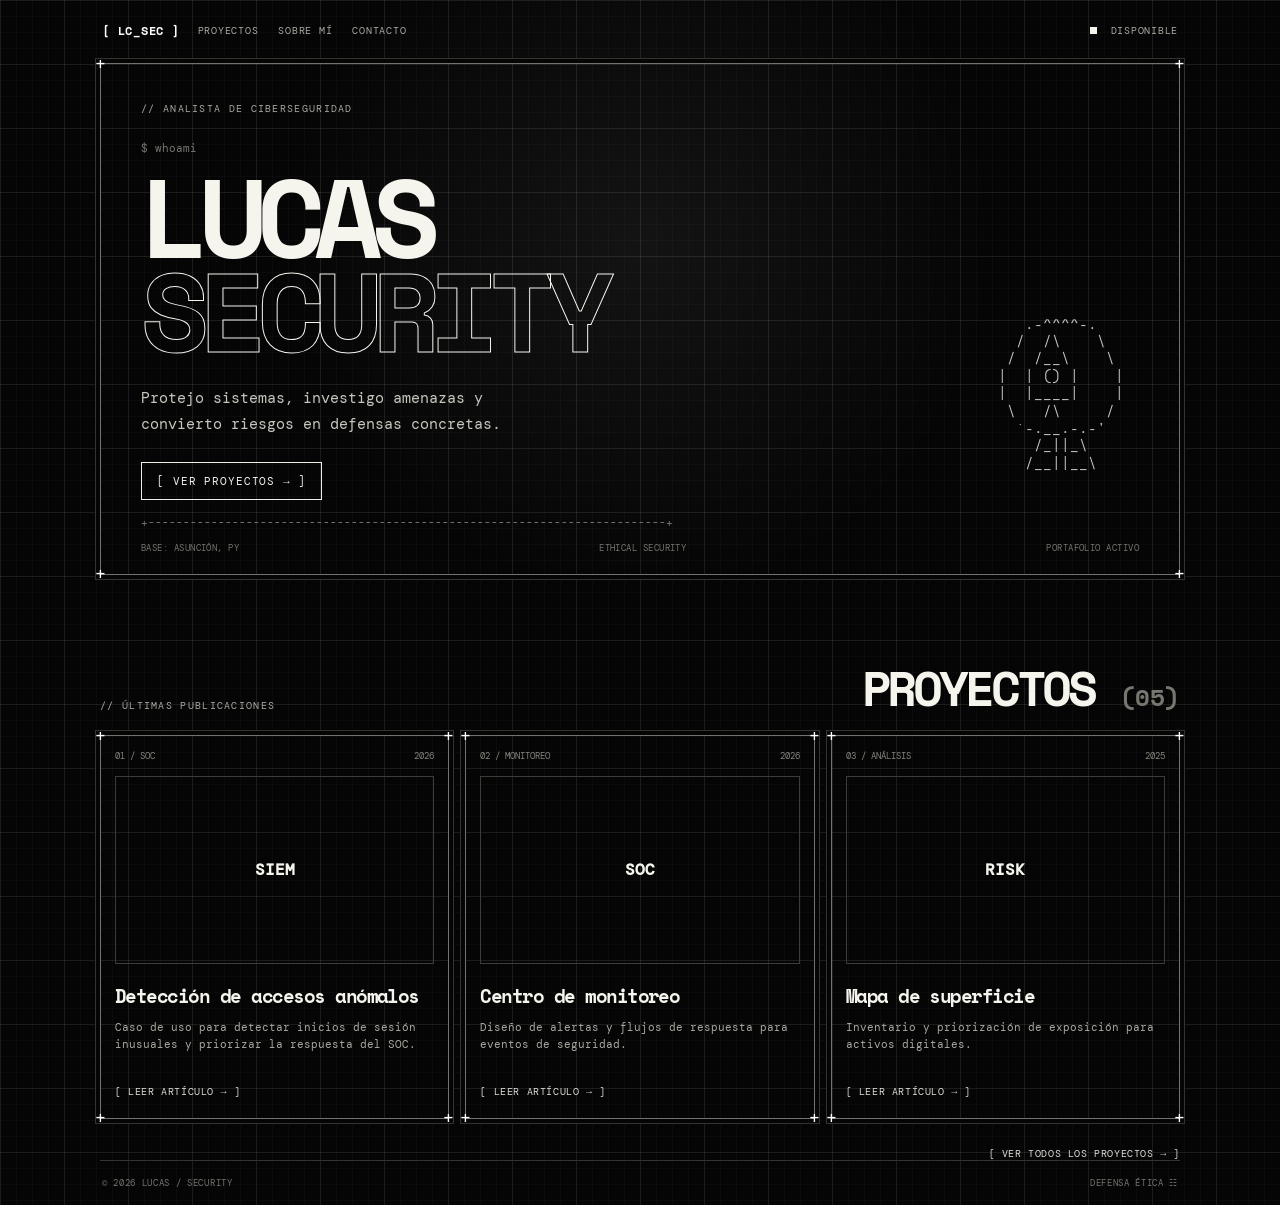
==== index.html @ c0b8964f "Add files via upload" ====
<!doctype html>
<html lang="es">
  <head>
    <meta charset="UTF-8" /><meta name="viewport" content="width=device-width, initial-scale=1.0" />
    <meta name="description" content="Portafolio de ciberseguridad de Lucas." /><title>Lucas — Ciberseguridad</title>
    <link rel="preconnect" href="https://fonts.googleapis.com" /><link rel="preconnect" href="https://fonts.gstatic.com" crossorigin />
    <link href="https://fonts.googleapis.com/css2?family=DM+Mono:wght@400;500&family=Space+Mono:wght@400;700&display=swap" rel="stylesheet" /><link rel="stylesheet" href="style.css" />
  </head>
  <body><main class="app-shell">
    <header class="site-header"><a class="brand" href="index.html">[ LC_SEC ]</a><button class="menu-toggle" type="button" aria-expanded="false" aria-controls="main-nav">[ MENÚ ]</button><nav id="main-nav" aria-label="Navegación principal"><a href="proyectos.html">PROYECTOS</a><a href="sobre-mi.html">SOBRE MÍ</a><a href="contacto.html">CONTACTO</a></nav><span class="status"><i></i> DISPONIBLE</span></header>
    <section class="hero panel"><span class="corner corner-tl">+</span><span class="corner corner-tr">+</span><span class="corner corner-bl">+</span><span class="corner corner-br">+</span><p class="eyebrow">// ANALISTA DE CIBERSEGURIDAD</p><div class="hero-grid"><div><p class="prompt">$ whoami</p><h1>LUCAS<br /><em>SECURITY</em></h1><p class="intro">Protejo sistemas, investigo amenazas y convierto riesgos en defensas concretas.</p><a class="button primary" href="proyectos.html">[ VER PROYECTOS → ]</a></div><pre class="portrait" aria-label="Ilustración ASCII">       .-^^^^-.
      /  /\    \
     /  /__\    \
    |  | () |    |
    |  |____|    |
     \   /\     /
      `-.__.-.-'
        /_||_\
       /__||__\</pre></div><p class="ascii-rule">+--------------------------------------------------------------------------+</p><div class="hero-meta"><span>BASE: ASUNCIÓN, PY</span><span>ETHICAL SECURITY</span><span>PORTAFOLIO ACTIVO</span></div></section>
    <section class="section"><div class="section-heading"><p class="eyebrow">// ÚLTIMAS PUBLICACIONES</p><h2>PROYECTOS <span id="project-count">(00)</span></h2></div><div id="latest-projects" class="projects" aria-live="polite"></div><p class="view-all"><a href="proyectos.html">[ VER TODOS LOS PROYECTOS → ]</a></p></section>
    <footer><span>© 2026 LUCAS / SECURITY</span><span>DEFENSA ÉTICA ☷</span></footer>
  </main><script src="script.js"></script></body>
</html>
---- style.css ----
:root { color-scheme: dark; }
* { box-sizing: border-box; }
html { scroll-behavior: smooth; }
body { margin: 0; min-width: 320px; background: #050505; color: #f5f4ed; font-family: "DM Mono", monospace; background-image: radial-gradient(circle at 50% 20%, rgba(255,255,255,.06), transparent 31%), linear-gradient(rgba(255,255,255,.07) 1px, transparent 1px), linear-gradient(90deg, rgba(255,255,255,.07) 1px, transparent 1px), linear-gradient(rgba(255,255,255,.023) 1px, transparent 1px), linear-gradient(90deg, rgba(255,255,255,.023) 1px, transparent 1px); background-size: auto, 64px 64px, 64px 64px, 16px 16px, 16px 16px; }
body::before { content:""; position:fixed; inset:0; z-index:-1; pointer-events:none; opacity:.58; background:radial-gradient(ellipse 58% 16% at 50% -10%, rgba(255,255,255,.11), transparent 70%); animation:scan 10s linear infinite; }
@keyframes scan { from { transform:translateY(-14vh); } to { transform:translateY(114vh); } }
a { color: inherit; text-decoration: none; }
.app-shell { width: min(1080px, calc(100vw - 32px)); margin: 0 auto; padding: 22px 0 16px; }
.site-header, footer { display: flex; align-items: center; justify-content: space-between; font-size: 10px; letter-spacing: .075em; }
.site-header { margin: 0 2px 24px; gap: 18px; }.brand { color: #fff; font: 700 12px "Space Mono", monospace; }.status { color: #aaa9a1; margin-left: auto; }.status i { display:inline-block; width:7px; height:7px; background:#f4f3ec; margin-right:7px; }
nav { display:flex; gap: 20px; color:#aaa9a1; } nav a:hover, nav a:focus-visible, .socials a:hover { color:#fff; } .menu-toggle { display:none; }
.panel { position:relative; border:1px solid #73736d; box-shadow:0 0 0 4px #050505, 0 0 0 5px #33332f; }.corner { position:absolute; color:#fff; font-size:18px; line-height:1; }.corner-tl{top:-9px;left:-6px}.corner-tr{top:-9px;right:-6px}.corner-bl{bottom:-9px;left:-6px}.corner-br{bottom:-9px;right:-6px}
.hero { padding: 38px 40px 20px; }.eyebrow { margin:0; color:#aaa9a1; font-size:10px; letter-spacing:.13em; }.hero-grid { display:grid; grid-template-columns: 1.4fr .6fr; align-items:end; min-height:385px; }.prompt { color:#777770; font-size:11px; margin: 0 0 14px; }.hero h1 { margin:0; font:700 clamp(54px, 10vw, 112px)/.84 "Space Mono", monospace; letter-spacing:-.1em; }.hero h1 em { font-style:normal; color:transparent; -webkit-text-stroke:1px #f5f4ed; }.intro { max-width: 410px; color:#c7c6be; font-size:15px; line-height:1.7; margin: 29px 0 25px; }.button { display:inline-block; border:1px solid #efeee7; padding:11px 15px; font-size:11px; letter-spacing:.08em; transition:.18s ease; }.button:hover, .button:focus-visible { color:#090909; background:#efeee7; }.portrait { justify-self:end; color:#c9c8c1; font: 14px/1.24 "Space Mono", monospace; margin:0 5% 29px 0; }.ascii-rule { color:#777770; margin:16px 0 12px; overflow:hidden; white-space:nowrap; font-size:11px; }.hero-meta { display:flex; justify-content:space-between; color:#74746e; font-size:9px; letter-spacing:.05em; }
.section { padding-top:90px; }.section-heading { display:flex; align-items:end; justify-content:space-between; margin-bottom:23px; }.section-heading h2, .contact h2 { margin: 0; font:700 clamp(31px,5vw,49px)/.95 "Space Mono", monospace; letter-spacing:-.085em; }.section-heading h2 span { color:#777770; font-size:.48em; letter-spacing:0; }
.projects { display:grid; grid-template-columns:repeat(3,1fr); gap:16px; }.project { padding:14px 14px 18px; transition: transform .2s ease, border-color .2s ease; }.project:hover { transform:translateY(-5px); border-color:#f5f4ed; }.project-top { display:flex; justify-content:space-between; color:#85857e; font-size:9px; margin-bottom:14px; }.project-art { height:188px; margin-bottom:18px; border:1px solid #3d3d38; display:grid; place-items:center; overflow:hidden; }.art-one { grid-template-columns:1fr; background:repeating-linear-gradient(135deg, transparent 0 9px, rgba(255,255,255,.06) 10px 11px); color:#eee; }.art-one b { font:700 clamp(24px,3vw,38px) "Space Mono",monospace; letter-spacing:-.12em; }.art-one span { position:absolute; font-size:30px; color:#777770; }.art-one span:first-child { transform:translate(-70px,-45px); }.art-one span:last-child { transform:translate(70px,45px); }.art-two { position:relative; color:#ecebe5; }.art-two span { position:absolute; top:13px; left:13px; font-size:10px; }.art-two b { font:400 31px "Space Mono",monospace; letter-spacing:-.15em; }.art-two i { width:104px; height:104px; border:2px solid #eee; border-left-color:#44443f; border-radius:50%; position:absolute; }.art-three { position:relative; align-content:center; text-align:center; color:#ecebe5; }.art-three span { font-size:12px; }.art-three b, .art-three i { display:block; font:400 52px/.45 "Space Mono",monospace; color:#777770; }.art-three i { transform:translateX(20px); color:#a9a9a2; }.project h3 { font:700 19px "Space Mono",monospace; letter-spacing:-.08em; margin:0 0 9px; }.project p { min-height:42px; color:#aaa9a1; font-size:11px; line-height:1.55; margin:0 0 18px; }.project a { color:#deddd6; font-size:10px; letter-spacing:.06em; }.project a:hover { text-decoration:underline; }
.about { display:grid; grid-template-columns:1fr 1fr; gap:30px; padding:35px 40px; margin-top:90px; }.about .section-heading { display:block; margin:0; }.about .section-heading h2 { margin-top:15px; }.about-copy { color:#cfcec7; font-size:14px; line-height:1.7; }.about-copy p { margin:0 0 15px; }.skills { display:flex; flex-wrap:wrap; gap:7px; margin-top:22px; }.skills span { border:1px solid #53534e; padding:5px 7px; color:#aaa9a1; font-size:9px; }
.contact { padding:100px 2px 72px; text-align:center; }.contact h2 { font-size:clamp(48px,9vw,94px); margin:13px 0 18px; }.contact-link { display:inline-block; font:400 clamp(17px,3vw,30px) "Space Mono",monospace; letter-spacing:-.09em; border-bottom:1px solid #f5f4ed; padding-bottom:5px; }.contact-link span { color:#777770; }.contact-link:hover { color:#aaa9a1; }.socials { display:flex; justify-content:center; gap:18px; margin-top:32px; color:#85857e; font-size:10px; } footer { border-top:1px solid #33332f; padding:16px 2px 0; color:#74746e; font-size:9px; }
@media (max-width:700px) { .app-shell{width:min(100% - 24px, 1080px)} .site-header{position:relative;margin-bottom:20px}.menu-toggle{display:block;order:2;border:0;background:none;color:#aaa9a1;font:500 10px "DM Mono",monospace;padding:0;cursor:pointer}.status{display:none}nav{display:none;position:absolute;right:0;top:22px;z-index:3;width:160px;padding:12px;border:1px solid #777770;background:#050505;flex-direction:column;gap:12px}nav.open{display:flex}.hero{padding:27px 20px 17px}.hero-grid{grid-template-columns:1fr;min-height:0}.portrait{display:none}.hero h1{font-size:clamp(51px,16vw,85px);margin-top:44px}.intro{font-size:13px;margin:24px 0}.hero-meta span:nth-child(2){display:none}.hero-meta{font-size:8px}.section{padding-top:65px}.projects{grid-template-columns:1fr;gap:18px}.project-art{height:170px}.project p{min-height:0}.about{grid-template-columns:1fr;padding:29px 20px;margin-top:65px;gap:23px}.contact{padding:70px 0 52px}.socials{gap:11px;font-size:9px}footer{font-size:8px}.section-heading{align-items:start;flex-direction:column;gap:10px} }
@media (prefers-reduced-motion: reduce) { html { scroll-behavior:auto; } *, *::before, *::after { animation-duration:.01ms !important; transition-duration:.01ms !important; } }
.page-heading { padding:70px 2px 35px; max-width:720px; }.page-heading h1, .admin-heading h1 { margin:12px 0 16px; font:700 clamp(42px,8vw,82px)/.9 "Space Mono",monospace; letter-spacing:-.1em; }.page-heading h1 span { color:#777770; font-size:.45em; }.page-heading > p:last-child, .admin-heading > p { color:#b5b4ad; line-height:1.7; font-size:14px; }.projects-page { padding-bottom:75px; }.view-all { margin:28px 0 0; text-align:right; font-size:10px; letter-spacing:.06em; color:#deddd6; }.view-all a:hover { text-decoration:underline; }.article { margin:65px 0 80px; padding:48px min(8vw,90px); }.article h1 { max-width:850px; margin:18px 0 22px; font:700 clamp(38px,7vw,76px)/.95 "Space Mono",monospace; letter-spacing:-.1em; }.article-lead { max-width:700px; color:#cecdc6; font-size:17px; line-height:1.75; }.article-content { max-width:700px; color:#aaa9a1; font-size:14px; line-height:1.85; margin:36px 0; }.page-about { margin:70px 0 80px; }.page-contact { min-height:calc(100vh - 180px); display:flex; flex-direction:column; justify-content:center; }.admin-heading { padding:48px 2px 28px; }.admin-heading h1 { font-size:clamp(38px,7vw,68px); }.admin-panel { padding:28px; }.admin-panel h2, .admin-actions h2 { margin:0 0 23px; font:700 22px "Space Mono",monospace; letter-spacing:-.07em; }.admin-panel form, #project-form { display:grid; gap:16px; }.admin-panel label { display:grid; gap:7px; color:#aaa9a1; font-size:10px; letter-spacing:.07em; }.admin-panel input, .admin-panel textarea { width:100%; resize:vertical; color:#f5f4ed; background:#10100f; border:1px solid #55554f; padding:10px; font:13px "DM Mono",monospace; }.admin-panel input:focus, .admin-panel textarea:focus { outline:1px solid #f5f4ed; }.form-message { min-height:18px; margin:0; color:#b6e5b6; font-size:11px; }.form-message.error { color:#ff9999; }.admin-actions { display:flex; align-items:center; flex-wrap:wrap; gap:14px; margin-bottom:20px; }.admin-actions h2 { margin:0 auto 0 0; }.text-button { border:0; background:transparent; color:#aaa9a1; font:10px "DM Mono",monospace; cursor:pointer; }.admin-layout { display:grid; grid-template-columns:minmax(230px,.7fr) minmax(0,1.3fr); gap:22px; padding-bottom:70px; }.admin-list { display:grid; align-content:start; gap:9px; }.admin-list article { display:grid; grid-template-columns:1fr auto; gap:5px 12px; border:1px solid #45453f; padding:13px; }.admin-list strong { font:700 14px "Space Mono",monospace; }.admin-list span { color:#95958e; font-size:9px; }.admin-list button { grid-row:1 / 3; grid-column:2; align-self:center; border:1px solid #676760; color:#e9e8e1; background:transparent; padding:6px; cursor:pointer; font:9px "DM Mono",monospace; }.form-buttons { display:flex; gap:10px; flex-wrap:wrap; }
@media (max-width:700px) { .page-heading{padding-top:45px}.article{margin:40px 0 55px;padding:30px 20px}.page-about{margin:42px 0 55px}.admin-layout{grid-template-columns:1fr}.admin-actions h2{width:100%;margin-bottom:4px}.admin-panel{padding:20px} }
.admin-list article > div { grid-row:1 / 3; grid-column:2; display:flex; align-self:center; gap:6px; }.admin-list button { align-self:auto; }.admin-list button:hover, .admin-list button:focus-visible { color:#050505; background:#e9e8e1; }.admin-list .delete-project { color:#df9b9b; border-color:#875454; }.admin-list .delete-project:hover, .admin-list .delete-project:focus-visible { color:#050505; background:#df9b9b; }.empty-state { color:#95958e; font-size:11px; }
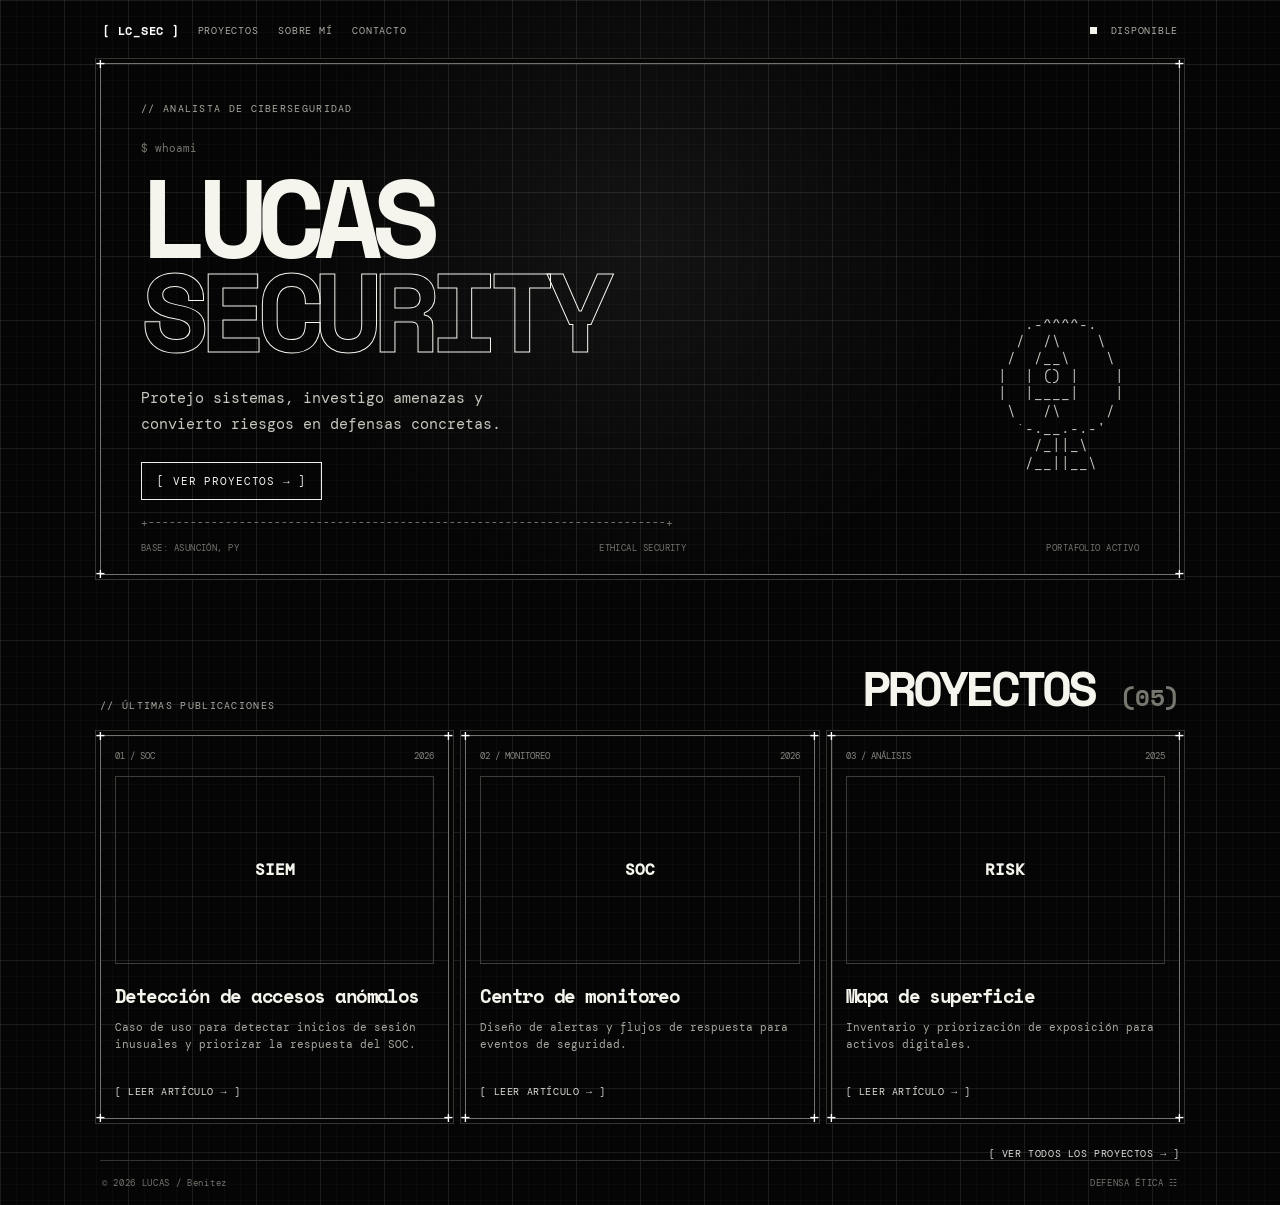
==== commit 9a33ddf5: "Update footer text with new name" ====
--- a/index.html
+++ b/index.html
@@ -18,6 +18,6 @@
         /_||_\
        /__||__\</pre></div><p class="ascii-rule">+--------------------------------------------------------------------------+</p><div class="hero-meta"><span>BASE: ASUNCIÓN, PY</span><span>ETHICAL SECURITY</span><span>PORTAFOLIO ACTIVO</span></div></section>
     <section class="section"><div class="section-heading"><p class="eyebrow">// ÚLTIMAS PUBLICACIONES</p><h2>PROYECTOS <span id="project-count">(00)</span></h2></div><div id="latest-projects" class="projects" aria-live="polite"></div><p class="view-all"><a href="proyectos.html">[ VER TODOS LOS PROYECTOS → ]</a></p></section>
-    <footer><span>© 2026 LUCAS / SECURITY</span><span>DEFENSA ÉTICA ☷</span></footer>
+    <footer><span>© 2026 LUCAS / Benitez</span><span>DEFENSA ÉTICA ☷</span></footer>
   </main><script src="script.js"></script></body>
 </html>
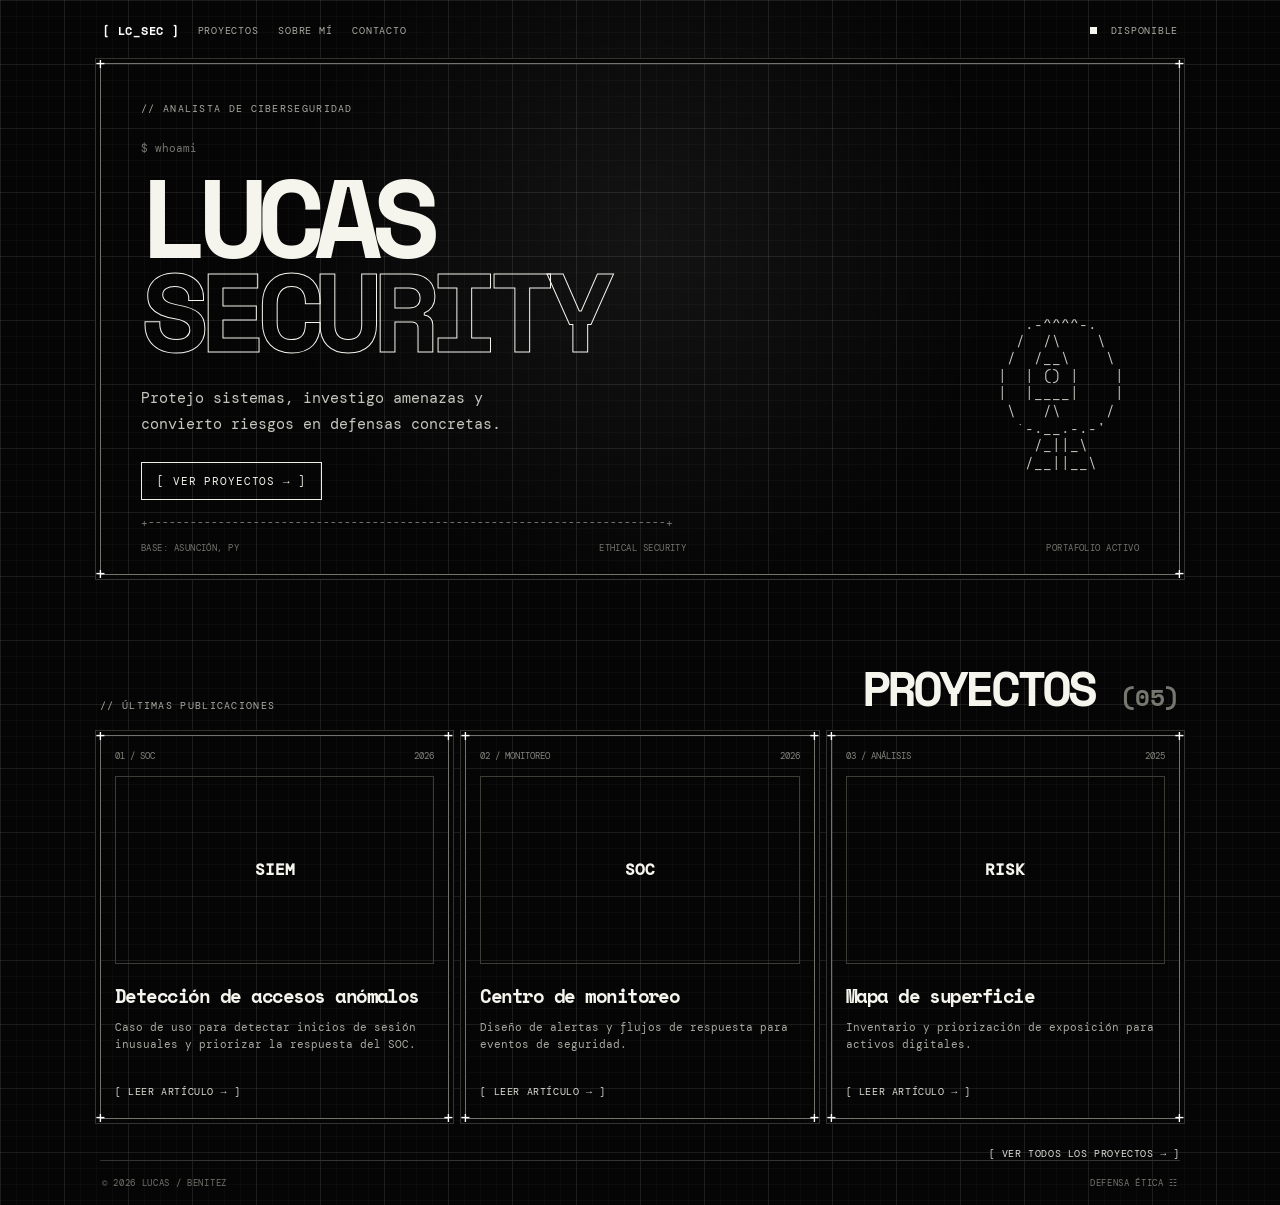
==== commit 0e6ca8b5: "Correct capitalization in footer credits" ====
--- a/index.html
+++ b/index.html
@@ -18,6 +18,6 @@
         /_||_\
        /__||__\</pre></div><p class="ascii-rule">+--------------------------------------------------------------------------+</p><div class="hero-meta"><span>BASE: ASUNCIÓN, PY</span><span>ETHICAL SECURITY</span><span>PORTAFOLIO ACTIVO</span></div></section>
     <section class="section"><div class="section-heading"><p class="eyebrow">// ÚLTIMAS PUBLICACIONES</p><h2>PROYECTOS <span id="project-count">(00)</span></h2></div><div id="latest-projects" class="projects" aria-live="polite"></div><p class="view-all"><a href="proyectos.html">[ VER TODOS LOS PROYECTOS → ]</a></p></section>
-    <footer><span>© 2026 LUCAS / Benitez</span><span>DEFENSA ÉTICA ☷</span></footer>
+    <footer><span>© 2026 LUCAS / BENITEZ </span><span>DEFENSA ÉTICA ☷</span></footer>
   </main><script src="script.js"></script></body>
 </html>
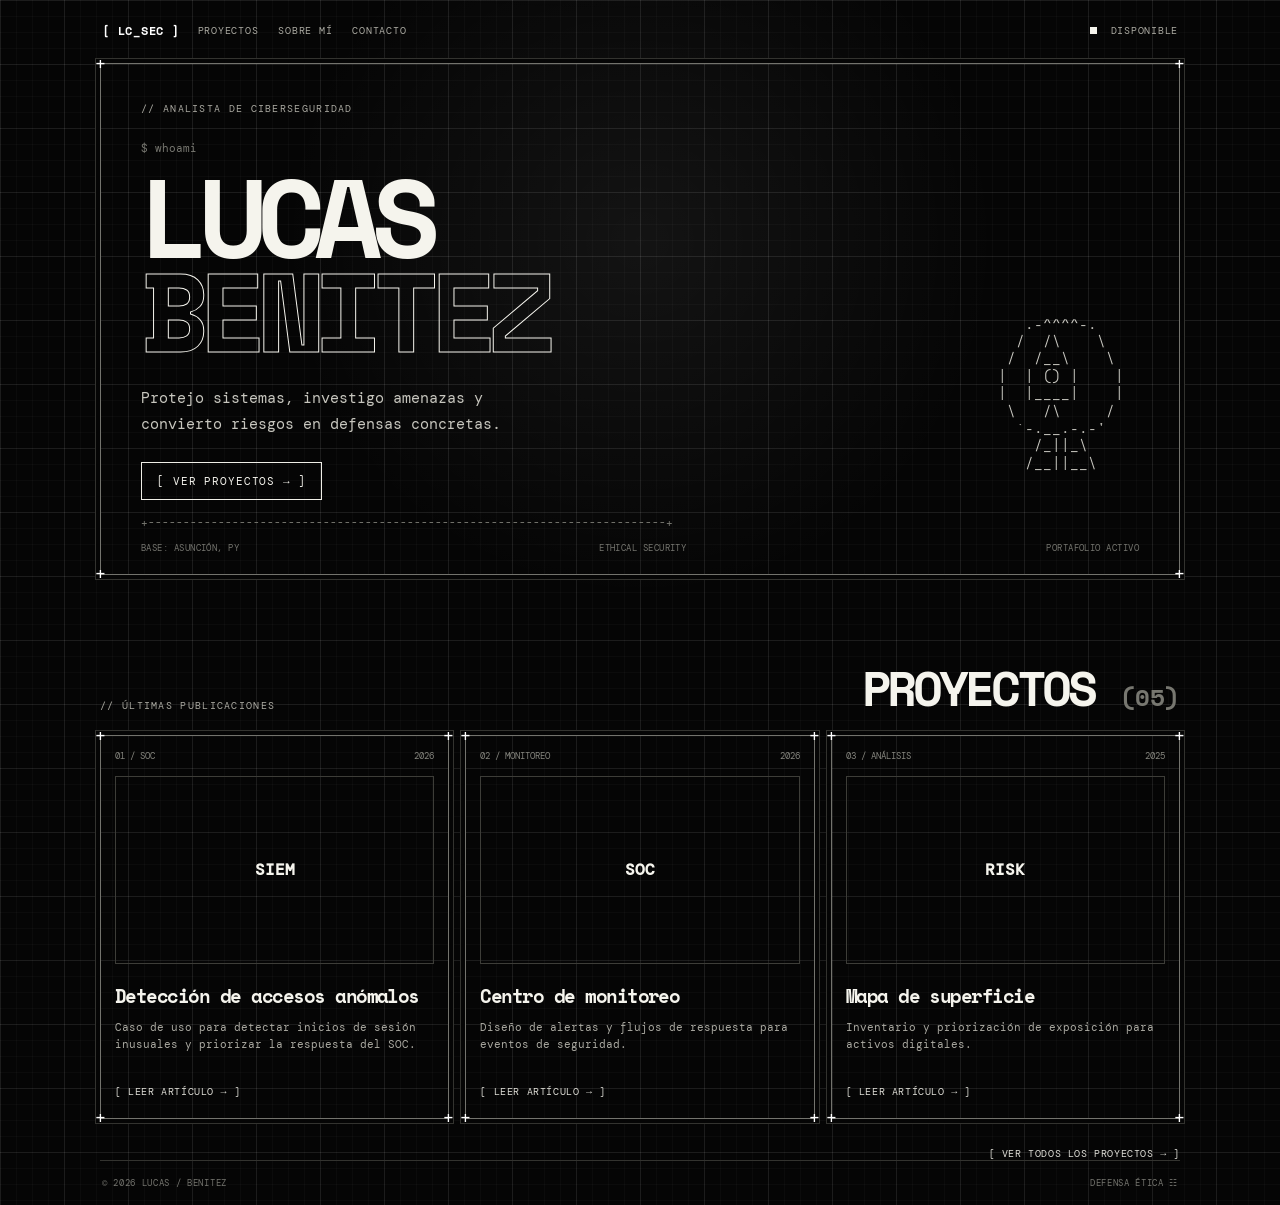
==== commit f4c8ba1e: "Update hero section with new name and details" ====
--- a/index.html
+++ b/index.html
@@ -8,7 +8,7 @@
   </head>
   <body><main class="app-shell">
     <header class="site-header"><a class="brand" href="index.html">[ LC_SEC ]</a><button class="menu-toggle" type="button" aria-expanded="false" aria-controls="main-nav">[ MENÚ ]</button><nav id="main-nav" aria-label="Navegación principal"><a href="proyectos.html">PROYECTOS</a><a href="sobre-mi.html">SOBRE MÍ</a><a href="contacto.html">CONTACTO</a></nav><span class="status"><i></i> DISPONIBLE</span></header>
-    <section class="hero panel"><span class="corner corner-tl">+</span><span class="corner corner-tr">+</span><span class="corner corner-bl">+</span><span class="corner corner-br">+</span><p class="eyebrow">// ANALISTA DE CIBERSEGURIDAD</p><div class="hero-grid"><div><p class="prompt">$ whoami</p><h1>LUCAS<br /><em>SECURITY</em></h1><p class="intro">Protejo sistemas, investigo amenazas y convierto riesgos en defensas concretas.</p><a class="button primary" href="proyectos.html">[ VER PROYECTOS → ]</a></div><pre class="portrait" aria-label="Ilustración ASCII">       .-^^^^-.
+    <section class="hero panel"><span class="corner corner-tl">+</span><span class="corner corner-tr">+</span><span class="corner corner-bl">+</span><span class="corner corner-br">+</span><p class="eyebrow">// ANALISTA DE CIBERSEGURIDAD</p><div class="hero-grid"><div><p class="prompt">$ whoami</p><h1>LUCAS<br /><em>BENITEZ</em></h1><p class="intro">Protejo sistemas, investigo amenazas y convierto riesgos en defensas concretas.</p><a class="button primary" href="proyectos.html">[ VER PROYECTOS → ]</a></div><pre class="portrait" aria-label="Ilustración ASCII">       .-^^^^-.
       /  /\    \
      /  /__\    \
     |  | () |    |
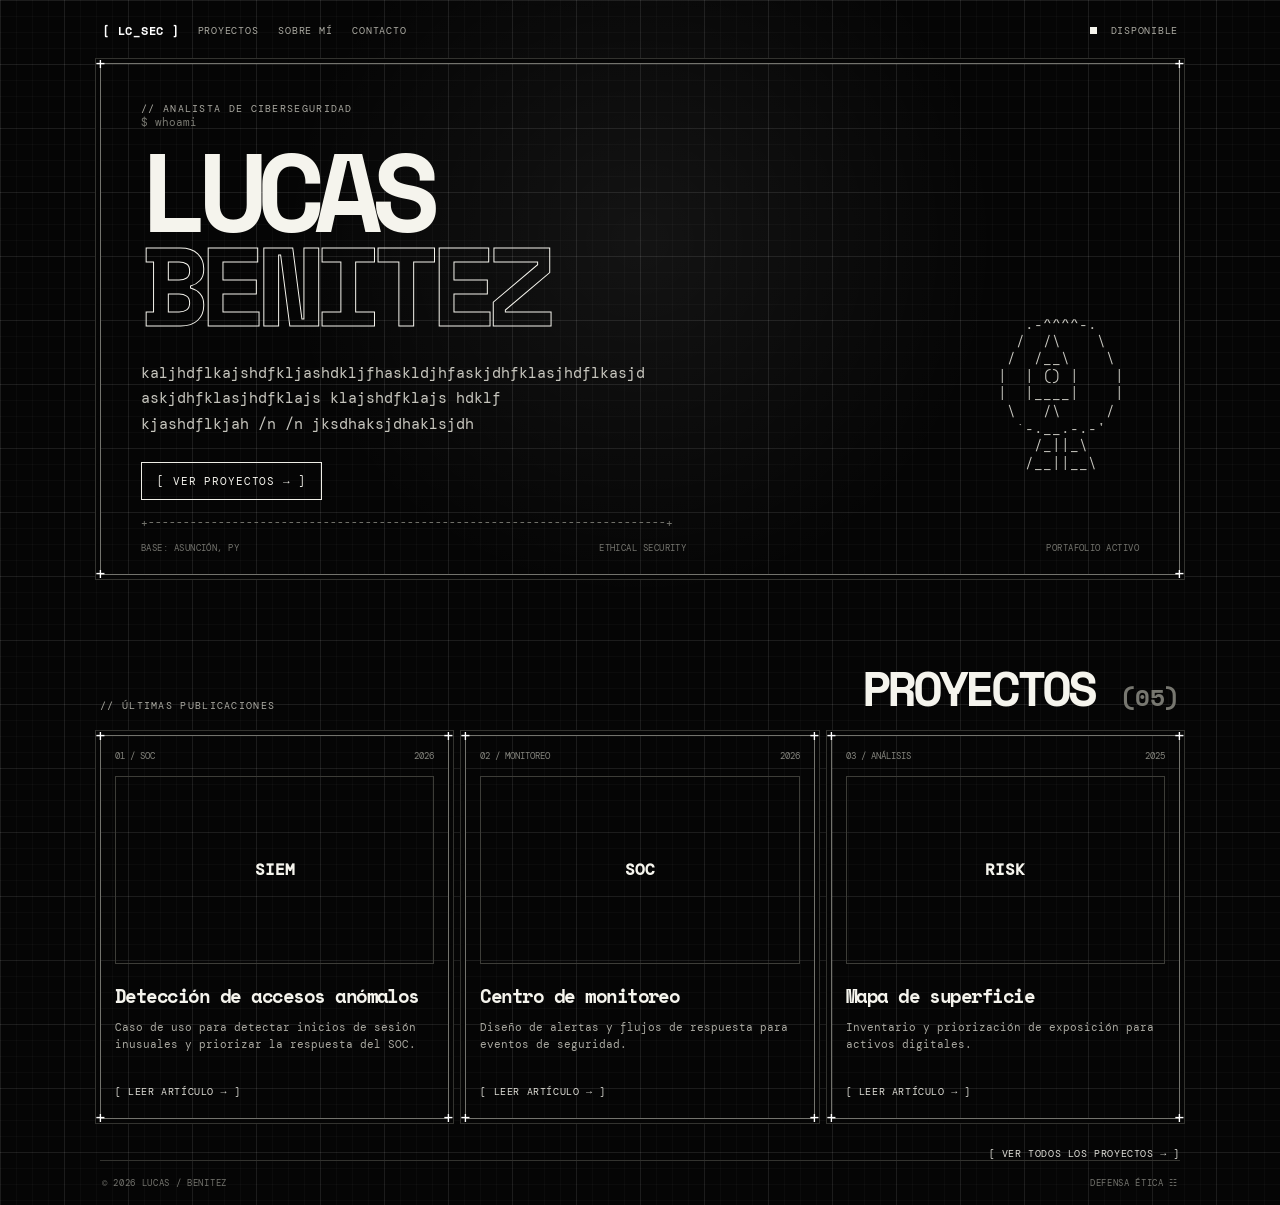
==== commit dac98e1e: "Modify intro text in hero section Updated the intro text in the hero section." ====
--- a/index.html
+++ b/index.html
@@ -8,7 +8,7 @@
   </head>
   <body><main class="app-shell">
     <header class="site-header"><a class="brand" href="index.html">[ LC_SEC ]</a><button class="menu-toggle" type="button" aria-expanded="false" aria-controls="main-nav">[ MENÚ ]</button><nav id="main-nav" aria-label="Navegación principal"><a href="proyectos.html">PROYECTOS</a><a href="sobre-mi.html">SOBRE MÍ</a><a href="contacto.html">CONTACTO</a></nav><span class="status"><i></i> DISPONIBLE</span></header>
-    <section class="hero panel"><span class="corner corner-tl">+</span><span class="corner corner-tr">+</span><span class="corner corner-bl">+</span><span class="corner corner-br">+</span><p class="eyebrow">// ANALISTA DE CIBERSEGURIDAD</p><div class="hero-grid"><div><p class="prompt">$ whoami</p><h1>LUCAS<br /><em>BENITEZ</em></h1><p class="intro">Protejo sistemas, investigo amenazas y convierto riesgos en defensas concretas.</p><a class="button primary" href="proyectos.html">[ VER PROYECTOS → ]</a></div><pre class="portrait" aria-label="Ilustración ASCII">       .-^^^^-.
+    <section class="hero panel"><span class="corner corner-tl">+</span><span class="corner corner-tr">+</span><span class="corner corner-bl">+</span><span class="corner corner-br">+</span><p class="eyebrow">// ANALISTA DE CIBERSEGURIDAD</p><div class="hero-grid"><div><p class="prompt">$ whoami</p><h1>LUCAS<br /><em>BENITEZ</em></h1><p class="intro">kaljhdflkajshdfkljashdkljfhaskldjhfaskjdhfklasjhdflkasjd askjdhfklasjhdfklajs klajshdfklajs hdklf kjashdflkjah /n /n jksdhaksjdhaklsjdh</p><a class="button primary" href="proyectos.html">[ VER PROYECTOS → ]</a></div><pre class="portrait" aria-label="Ilustración ASCII">       .-^^^^-.
       /  /\    \
      /  /__\    \
     |  | () |    |
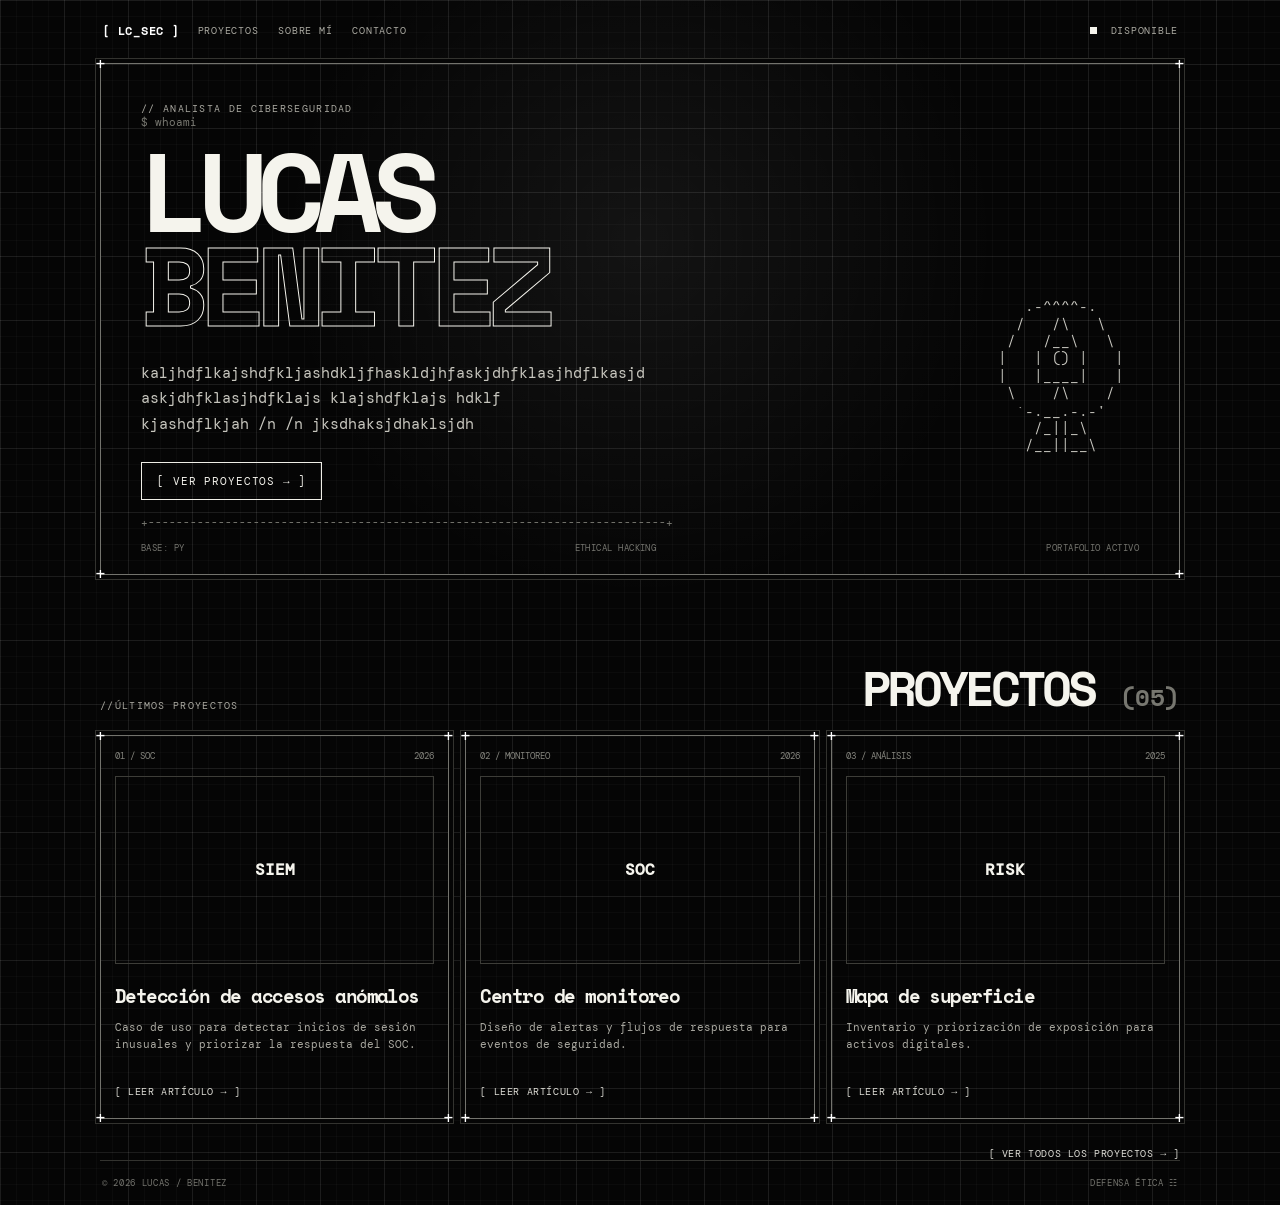
==== commit 5d37caa8: "xd01" ====
--- a/index.html
+++ b/index.html
@@ -1,23 +1,61 @@
 <!doctype html>
-<html lang="es">
+  <html lang="es">
   <head>
     <meta charset="UTF-8" /><meta name="viewport" content="width=device-width, initial-scale=1.0" />
-    <meta name="description" content="Portafolio de ciberseguridad de Lucas." /><title>Lucas — Ciberseguridad</title>
-    <link rel="preconnect" href="https://fonts.googleapis.com" /><link rel="preconnect" href="https://fonts.gstatic.com" crossorigin />
-    <link href="https://fonts.googleapis.com/css2?family=DM+Mono:wght@400;500&family=Space+Mono:wght@400;700&display=swap" rel="stylesheet" /><link rel="stylesheet" href="style.css" />
+    <meta name="description" content="Portafolio de ciberseguridad de Lucas." />
+    <title>Lucas — Ciberseguridad</title>
+    <link rel="preconnect" href="https://fonts.googleapis.com" />
+    <link rel="preconnect" href="https://fonts.gstatic.com" crossorigin />
+    <link href="https://fonts.googleapis.com/css2?family=DM+Mono:wght@400;500&family=Space+Mono:wght@400;700&display=swap" rel="stylesheet" />
+    <link rel="stylesheet" href="style.css" />
   </head>
-  <body><main class="app-shell">
-    <header class="site-header"><a class="brand" href="index.html">[ LC_SEC ]</a><button class="menu-toggle" type="button" aria-expanded="false" aria-controls="main-nav">[ MENÚ ]</button><nav id="main-nav" aria-label="Navegación principal"><a href="proyectos.html">PROYECTOS</a><a href="sobre-mi.html">SOBRE MÍ</a><a href="contacto.html">CONTACTO</a></nav><span class="status"><i></i> DISPONIBLE</span></header>
-    <section class="hero panel"><span class="corner corner-tl">+</span><span class="corner corner-tr">+</span><span class="corner corner-bl">+</span><span class="corner corner-br">+</span><p class="eyebrow">// ANALISTA DE CIBERSEGURIDAD</p><div class="hero-grid"><div><p class="prompt">$ whoami</p><h1>LUCAS<br /><em>BENITEZ</em></h1><p class="intro">kaljhdflkajshdfkljashdkljfhaskldjhfaskjdhfklasjhdflkasjd askjdhfklasjhdfklajs klajshdfklajs hdklf kjashdflkjah /n /n jksdhaksjdhaklsjdh</p><a class="button primary" href="proyectos.html">[ VER PROYECTOS → ]</a></div><pre class="portrait" aria-label="Ilustración ASCII">       .-^^^^-.
-      /  /\    \
-     /  /__\    \
-    |  | () |    |
-    |  |____|    |
-     \   /\     /
-      `-.__.-.-'
-        /_||_\
-       /__||__\</pre></div><p class="ascii-rule">+--------------------------------------------------------------------------+</p><div class="hero-meta"><span>BASE: ASUNCIÓN, PY</span><span>ETHICAL SECURITY</span><span>PORTAFOLIO ACTIVO</span></div></section>
-    <section class="section"><div class="section-heading"><p class="eyebrow">// ÚLTIMAS PUBLICACIONES</p><h2>PROYECTOS <span id="project-count">(00)</span></h2></div><div id="latest-projects" class="projects" aria-live="polite"></div><p class="view-all"><a href="proyectos.html">[ VER TODOS LOS PROYECTOS → ]</a></p></section>
-    <footer><span>© 2026 LUCAS / BENITEZ </span><span>DEFENSA ÉTICA ☷</span></footer>
-  </main><script src="script.js"></script></body>
+  <body>
+    <main class="app-shell">
+    <header class="site-header">
+    <a class="brand" href="index.html">[ LC_SEC ]</a>
+    <button class="menu-toggle" type="button" aria-expanded="false" aria-controls="main-nav">[ MENÚ ]</button><nav id="main-nav" aria-label="Navegación principal"><a href="proyectos.html">PROYECTOS</a><a href="sobre-mi.html">SOBRE MÍ</a><a href="contacto.html">CONTACTO</a></nav><span class="status"><i></i> DISPONIBLE</span></header>
+    <section class="hero panel">
+      <span class="corner corner-tl">+</span>
+      <span class="corner corner-tr">+</span>
+      <span class="corner corner-bl">+</span><span class="corner corner-br">+</span>
+      <p class="eyebrow">// ANALISTA DE CIBERSEGURIDAD</p>
+      <div class="hero-grid">
+        <div>
+          <p class="prompt">$ whoami</p>
+          <h1>LUCAS<br /><em>BENITEZ</em></h1>
+          <p class="intro">kaljhdflkajshdfkljashdkljfhaskldjhfaskjdhfklasjhdflkasjd askjdhfklasjhdfklajs klajshdfklajs hdklf kjashdflkjah /n /n jksdhaksjdhaklsjdh</p>
+          <a class="button primary" href="proyectos.html">[ VER PROYECTOS → ]</a>
+        </div>
+        <pre class="portrait" aria-label="Ilustración ASCII">       
+             .-^^^^-.
+            /   /\   \
+           /   /__\   \
+          |   | () |   |
+          |   |____|   |
+           \    /\    /
+            `-.__.-.-'
+              /_||_\
+             /__||__\
+        </pre>
+      </div>
+      <p class="ascii-rule">+--------------------------------------------------------------------------+</p>
+    <div class="hero-meta"><span>BASE: PY</span>
+      <span>ETHICAL HACKING</span>
+      <span>PORTAFOLIO ACTIVO</span>
+    </div>
+  </section>
+  <section class="section">
+    <div class="section-heading">
+      <p class="eyebrow">//ÚLTIMOS PROYECTOS </p>
+      <h2>PROYECTOS <span id="project-count">(00)</span></h2>
+    </div>
+    <div id="latest-projects" class="projects" aria-live="polite"></div>
+    <p class="view-all"><a href="proyectos.html">[ VER TODOS LOS PROYECTOS → ]</a></p>
+  </section>
+  <footer>
+    <span>© 2026 LUCAS / BENITEZ </span>
+    <span>DEFENSA ÉTICA ☷</span>
+  </footer>
+  </main><script src="script.js"></script>
+</body>
 </html>
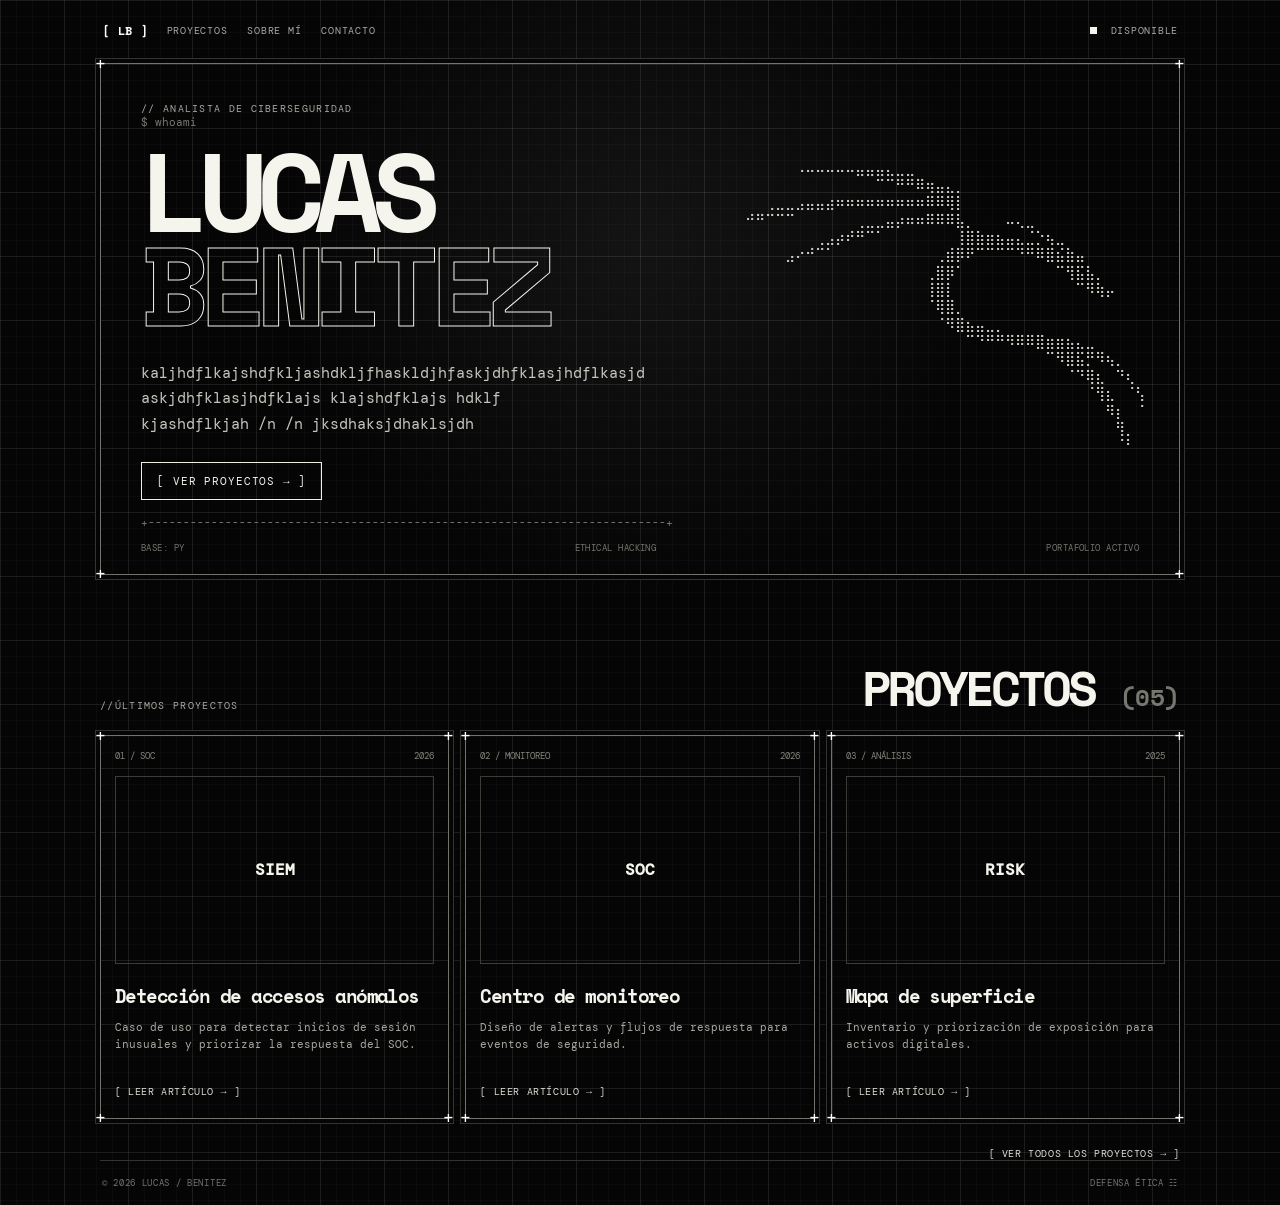
==== commit 5905b836: "sintaxis changes" ====
--- a/index.html
+++ b/index.html
@@ -12,7 +12,7 @@
   <body>
     <main class="app-shell">
     <header class="site-header">
-    <a class="brand" href="index.html">[ LC_SEC ]</a>
+    <a class="brand" href="index.html">[ LB ]</a>
     <button class="menu-toggle" type="button" aria-expanded="false" aria-controls="main-nav">[ MENÚ ]</button><nav id="main-nav" aria-label="Navegación principal"><a href="proyectos.html">PROYECTOS</a><a href="sobre-mi.html">SOBRE MÍ</a><a href="contacto.html">CONTACTO</a></nav><span class="status"><i></i> DISPONIBLE</span></header>
     <section class="hero panel">
       <span class="corner corner-tl">+</span>
@@ -27,35 +27,43 @@
           <a class="button primary" href="proyectos.html">[ VER PROYECTOS → ]</a>
         </div>
         <pre class="portrait" aria-label="Ilustración ASCII">       
-             .-^^^^-.
-            /   /\   \
-           /   /__\   \
-          |   | () |   |
-          |   |____|   |
-           \    /\    /
-            `-.__.-.-'
-              /_||_\
-             /__||__\
+                            ⠀⠀⠀⠀⠀⠠⠤⠤⠤⠤⠤⣤⣤⣤⣄⣀⣀⠀⠀⠀⠀⠀⠀⠀⠀⠀⠀⠀⠀⠀⠀⠀⠀⠀⠀⠀⠀⠀⠀⠀⠀
+                            ⠀⠀⠀⠀⠀⠀⠀⠀⠀⠀⠀⠀⠀⠉⠉⠛⠛⠿⢶⣤⣄⡀⠀⠀⠀⠀⠀⠀⠀⠀⠀⠀⠀⠀⠀⠀⠀⠀⠀⠀
+                            ⠀⠀⢀⣀⣀⣠⣤⣤⣴⠶⠶⠶⠶⠶⠶⠶⠶⠶⠿⠿⢿⡇⠀⠀⠀⠀⠀⠀⠀⠀⠀⠀⠀⠀⠀⠀⠀⠀⠀⠀
+                            ⠚⠛⠉⠉⠉⠀⠀⠀⠀⠀⠀⢀⣀⣀⣤⡴⠶⠶⠿⠿⠿⣧⡀⠀⠀⠀⠤⢄⣀⠀⠀⠀⠀⠀⠀⠀⠀⠀⠀⠀
+                            ⠀⠀⠀⠀⠀⠀⠀⢀⣠⡴⠞⠛⠉⠁⠀⠀⠀⠀⠀⠀⠀⢸⣿⣷⣶⣦⣤⣄⣈⡑⢦⣀⠀⠀⠀⠀⠀⠀⠀⠀
+                            ⠀⠀⠀⠀⣠⠔⠚⠉⠁⠀⠀⠀⠀⠀⠀⠀⠀⠀⠀⢀⣾⡿⠟⠉⠉⠉⠉⠙⠛⠿⣿⣮⣷⣤⠀⠀⠀⠀⠀⠀
+                            ⠀⠀⠀⠀⠀⠀⠀⠀⠀⠀⠀⠀⠀⠀⠀⠀⠀⠀⢀⣿⡿⠁⠀⠀⠀⠀⠀⠀⠀⠀⠀⠉⢻⣯⣧⡀⠀⠀⠀⠀
+                            ⠀⠀⠀⠀⠀⠀⠀⠀⠀⠀⠀⠀⠀⠀⠀⠀⠀⠀⢸⣿⡇⠀⠀⠀⠀⠀⠀⠀⠀⠀⠀⠀⠀⠉⠻⢷⡤⠀⠀⠀
+                            ⠀⠀⠀⠀⠀⠀⠀⠀⠀⠀⠀⠀⠀⠀⠀⠀⠀⠀⠈⢿⣿⡀⠀⠀⠀⠀⠀⠀⠀⠀⠀⠀⠀⠀⠀⠀⠀⠀⠀⠀
+                            ⠀⠀⠀⠀⠀⠀⠀⠀⠀⠀⠀⠀⠀⠀⠀⠀⠀⠀⠀⠈⠻⣿⣦⣤⣀⡀⠀⠀⠀⠀⠀⠀⠀⠀⠀⠀⠀⠀⠀⠀
+                            ⠀⠀⠀⠀⠀⠀⠀⠀⠀⠀⠀⠀⠀⠀⠀⠀⠀⠀⠀⠀⠀⠀⠉⠙⠛⠛⠻⠿⠿⣿⣶⣶⣦⣄⣀⠀⠀⠀⠀⠀
+                            ⠀⠀⠀⠀⠀⠀⠀⠀⠀⠀⠀⠀⠀⠀⠀⠀⠀⠀⠀⠀⠀⠀⠀⠀⠀⠀⠀⠀⠀⠀⠉⠻⣿⣯⡛⠻⢦⡀⠀⠀
+                            ⠀⠀⠀⠀⠀⠀⠀⠀⠀⠀⠀⠀⠀⠀⠀⠀⠀⠀⠀⠀⠀⠀⠀⠀⠀⠀⠀⠀⠀⠀⠀⠀⠈⠙⢿⣆⠀⠙⢆⠀
+                            ⠀⠀⠀⠀⠀⠀⠀⠀⠀⠀⠀⠀⠀⠀⠀⠀⠀⠀⠀⠀⠀⠀⠀⠀⠀⠀⠀⠀⠀⠀⠀⠀⠀⠀⠈⢻⣆⠀⠈⢣
+                            ⠀⠀⠀⠀⠀⠀⠀⠀⠀⠀⠀⠀⠀⠀⠀⠀⠀⠀⠀⠀⠀⠀⠀⠀⠀⠀⠀⠀⠀⠀⠀⠀⠀⠀⠀⠀⠻⡆⠀⠈
+                            ⠀⠀⠀⠀⠀⠀⠀⠀⠀⠀⠀⠀⠀⠀⠀⠀⠀⠀⠀⠀⠀⠀⠀⠀⠀⠀⠀⠀⠀⠀⠀⠀⠀⠀⠀⠀⠀⢻⡀⠀
+                            ⠀⠀⠀⠀⠀⠀⠀⠀⠀⠀⠀⠀⠀⠀⠀⠀⠀⠀⠀⠀⠀⠀⠀⠀⠀⠀⠀⠀⠀⠀⠀⠀⠀⠀⠀⠀⠀⠈⠃⠀⠀⠀⠀⠀⠀⠀⠀⠀⠀⠀⠀⠀⠀⠀⠀⠀⠀⠀⠀⠀⠀⠀⠀⠀⠀⠀⠀⠀⠀⠀⠀⠀⠀⠀⠀⠀⠀⠀⠀⠀⠀⠀⠀⠀⠀⠀⠀⠀⠀⠀
         </pre>
+        </div>
+        <p class="ascii-rule">+--------------------------------------------------------------------------+</p>
+      <div class="hero-meta"><span>BASE: PY</span>
+        <span>ETHICAL HACKING</span>
+        <span>PORTAFOLIO ACTIVO</span>
       </div>
-      <p class="ascii-rule">+--------------------------------------------------------------------------+</p>
-    <div class="hero-meta"><span>BASE: PY</span>
-      <span>ETHICAL HACKING</span>
-      <span>PORTAFOLIO ACTIVO</span>
-    </div>
-  </section>
-  <section class="section">
-    <div class="section-heading">
-      <p class="eyebrow">//ÚLTIMOS PROYECTOS </p>
-      <h2>PROYECTOS <span id="project-count">(00)</span></h2>
-    </div>
-    <div id="latest-projects" class="projects" aria-live="polite"></div>
-    <p class="view-all"><a href="proyectos.html">[ VER TODOS LOS PROYECTOS → ]</a></p>
-  </section>
-  <footer>
-    <span>© 2026 LUCAS / BENITEZ </span>
-    <span>DEFENSA ÉTICA ☷</span>
-  </footer>
-  </main><script src="script.js"></script>
-</body>
+      </section>
+      <section class="section">
+      <div class="section-heading">
+        <p class="eyebrow">//ÚLTIMOS PROYECTOS </p>
+        <h2>PROYECTOS <span id="project-count">(00)</span></h2>
+      </div>
+      <div id="latest-projects" class="projects" aria-live="polite"></div>
+      <p class="view-all"><a href="proyectos.html">[ VER TODOS LOS PROYECTOS → ]</a></p>
+    </section>
+    <footer>
+      <span>© 2026 LUCAS / BENITEZ </span>
+      <span>DEFENSA ÉTICA ☷</span>
+    </footer>
+    </main><script src="script.js"></script>
+ </body>
 </html>
--- a/style.css
+++ b/style.css
@@ -1,22 +1,862 @@
-:root { color-scheme: dark; }
-* { box-sizing: border-box; }
-html { scroll-behavior: smooth; }
-body { margin: 0; min-width: 320px; background: #050505; color: #f5f4ed; font-family: "DM Mono", monospace; background-image: radial-gradient(circle at 50% 20%, rgba(255,255,255,.06), transparent 31%), linear-gradient(rgba(255,255,255,.07) 1px, transparent 1px), linear-gradient(90deg, rgba(255,255,255,.07) 1px, transparent 1px), linear-gradient(rgba(255,255,255,.023) 1px, transparent 1px), linear-gradient(90deg, rgba(255,255,255,.023) 1px, transparent 1px); background-size: auto, 64px 64px, 64px 64px, 16px 16px, 16px 16px; }
-body::before { content:""; position:fixed; inset:0; z-index:-1; pointer-events:none; opacity:.58; background:radial-gradient(ellipse 58% 16% at 50% -10%, rgba(255,255,255,.11), transparent 70%); animation:scan 10s linear infinite; }
-@keyframes scan { from { transform:translateY(-14vh); } to { transform:translateY(114vh); } }
-a { color: inherit; text-decoration: none; }
-.app-shell { width: min(1080px, calc(100vw - 32px)); margin: 0 auto; padding: 22px 0 16px; }
-.site-header, footer { display: flex; align-items: center; justify-content: space-between; font-size: 10px; letter-spacing: .075em; }
-.site-header { margin: 0 2px 24px; gap: 18px; }.brand { color: #fff; font: 700 12px "Space Mono", monospace; }.status { color: #aaa9a1; margin-left: auto; }.status i { display:inline-block; width:7px; height:7px; background:#f4f3ec; margin-right:7px; }
-nav { display:flex; gap: 20px; color:#aaa9a1; } nav a:hover, nav a:focus-visible, .socials a:hover { color:#fff; } .menu-toggle { display:none; }
-.panel { position:relative; border:1px solid #73736d; box-shadow:0 0 0 4px #050505, 0 0 0 5px #33332f; }.corner { position:absolute; color:#fff; font-size:18px; line-height:1; }.corner-tl{top:-9px;left:-6px}.corner-tr{top:-9px;right:-6px}.corner-bl{bottom:-9px;left:-6px}.corner-br{bottom:-9px;right:-6px}
-.hero { padding: 38px 40px 20px; }.eyebrow { margin:0; color:#aaa9a1; font-size:10px; letter-spacing:.13em; }.hero-grid { display:grid; grid-template-columns: 1.4fr .6fr; align-items:end; min-height:385px; }.prompt { color:#777770; font-size:11px; margin: 0 0 14px; }.hero h1 { margin:0; font:700 clamp(54px, 10vw, 112px)/.84 "Space Mono", monospace; letter-spacing:-.1em; }.hero h1 em { font-style:normal; color:transparent; -webkit-text-stroke:1px #f5f4ed; }.intro { max-width: 410px; color:#c7c6be; font-size:15px; line-height:1.7; margin: 29px 0 25px; }.button { display:inline-block; border:1px solid #efeee7; padding:11px 15px; font-size:11px; letter-spacing:.08em; transition:.18s ease; }.button:hover, .button:focus-visible { color:#090909; background:#efeee7; }.portrait { justify-self:end; color:#c9c8c1; font: 14px/1.24 "Space Mono", monospace; margin:0 5% 29px 0; }.ascii-rule { color:#777770; margin:16px 0 12px; overflow:hidden; white-space:nowrap; font-size:11px; }.hero-meta { display:flex; justify-content:space-between; color:#74746e; font-size:9px; letter-spacing:.05em; }
-.section { padding-top:90px; }.section-heading { display:flex; align-items:end; justify-content:space-between; margin-bottom:23px; }.section-heading h2, .contact h2 { margin: 0; font:700 clamp(31px,5vw,49px)/.95 "Space Mono", monospace; letter-spacing:-.085em; }.section-heading h2 span { color:#777770; font-size:.48em; letter-spacing:0; }
-.projects { display:grid; grid-template-columns:repeat(3,1fr); gap:16px; }.project { padding:14px 14px 18px; transition: transform .2s ease, border-color .2s ease; }.project:hover { transform:translateY(-5px); border-color:#f5f4ed; }.project-top { display:flex; justify-content:space-between; color:#85857e; font-size:9px; margin-bottom:14px; }.project-art { height:188px; margin-bottom:18px; border:1px solid #3d3d38; display:grid; place-items:center; overflow:hidden; }.art-one { grid-template-columns:1fr; background:repeating-linear-gradient(135deg, transparent 0 9px, rgba(255,255,255,.06) 10px 11px); color:#eee; }.art-one b { font:700 clamp(24px,3vw,38px) "Space Mono",monospace; letter-spacing:-.12em; }.art-one span { position:absolute; font-size:30px; color:#777770; }.art-one span:first-child { transform:translate(-70px,-45px); }.art-one span:last-child { transform:translate(70px,45px); }.art-two { position:relative; color:#ecebe5; }.art-two span { position:absolute; top:13px; left:13px; font-size:10px; }.art-two b { font:400 31px "Space Mono",monospace; letter-spacing:-.15em; }.art-two i { width:104px; height:104px; border:2px solid #eee; border-left-color:#44443f; border-radius:50%; position:absolute; }.art-three { position:relative; align-content:center; text-align:center; color:#ecebe5; }.art-three span { font-size:12px; }.art-three b, .art-three i { display:block; font:400 52px/.45 "Space Mono",monospace; color:#777770; }.art-three i { transform:translateX(20px); color:#a9a9a2; }.project h3 { font:700 19px "Space Mono",monospace; letter-spacing:-.08em; margin:0 0 9px; }.project p { min-height:42px; color:#aaa9a1; font-size:11px; line-height:1.55; margin:0 0 18px; }.project a { color:#deddd6; font-size:10px; letter-spacing:.06em; }.project a:hover { text-decoration:underline; }
-.about { display:grid; grid-template-columns:1fr 1fr; gap:30px; padding:35px 40px; margin-top:90px; }.about .section-heading { display:block; margin:0; }.about .section-heading h2 { margin-top:15px; }.about-copy { color:#cfcec7; font-size:14px; line-height:1.7; }.about-copy p { margin:0 0 15px; }.skills { display:flex; flex-wrap:wrap; gap:7px; margin-top:22px; }.skills span { border:1px solid #53534e; padding:5px 7px; color:#aaa9a1; font-size:9px; }
-.contact { padding:100px 2px 72px; text-align:center; }.contact h2 { font-size:clamp(48px,9vw,94px); margin:13px 0 18px; }.contact-link { display:inline-block; font:400 clamp(17px,3vw,30px) "Space Mono",monospace; letter-spacing:-.09em; border-bottom:1px solid #f5f4ed; padding-bottom:5px; }.contact-link span { color:#777770; }.contact-link:hover { color:#aaa9a1; }.socials { display:flex; justify-content:center; gap:18px; margin-top:32px; color:#85857e; font-size:10px; } footer { border-top:1px solid #33332f; padding:16px 2px 0; color:#74746e; font-size:9px; }
-@media (max-width:700px) { .app-shell{width:min(100% - 24px, 1080px)} .site-header{position:relative;margin-bottom:20px}.menu-toggle{display:block;order:2;border:0;background:none;color:#aaa9a1;font:500 10px "DM Mono",monospace;padding:0;cursor:pointer}.status{display:none}nav{display:none;position:absolute;right:0;top:22px;z-index:3;width:160px;padding:12px;border:1px solid #777770;background:#050505;flex-direction:column;gap:12px}nav.open{display:flex}.hero{padding:27px 20px 17px}.hero-grid{grid-template-columns:1fr;min-height:0}.portrait{display:none}.hero h1{font-size:clamp(51px,16vw,85px);margin-top:44px}.intro{font-size:13px;margin:24px 0}.hero-meta span:nth-child(2){display:none}.hero-meta{font-size:8px}.section{padding-top:65px}.projects{grid-template-columns:1fr;gap:18px}.project-art{height:170px}.project p{min-height:0}.about{grid-template-columns:1fr;padding:29px 20px;margin-top:65px;gap:23px}.contact{padding:70px 0 52px}.socials{gap:11px;font-size:9px}footer{font-size:8px}.section-heading{align-items:start;flex-direction:column;gap:10px} }
-@media (prefers-reduced-motion: reduce) { html { scroll-behavior:auto; } *, *::before, *::after { animation-duration:.01ms !important; transition-duration:.01ms !important; } }
-.page-heading { padding:70px 2px 35px; max-width:720px; }.page-heading h1, .admin-heading h1 { margin:12px 0 16px; font:700 clamp(42px,8vw,82px)/.9 "Space Mono",monospace; letter-spacing:-.1em; }.page-heading h1 span { color:#777770; font-size:.45em; }.page-heading > p:last-child, .admin-heading > p { color:#b5b4ad; line-height:1.7; font-size:14px; }.projects-page { padding-bottom:75px; }.view-all { margin:28px 0 0; text-align:right; font-size:10px; letter-spacing:.06em; color:#deddd6; }.view-all a:hover { text-decoration:underline; }.article { margin:65px 0 80px; padding:48px min(8vw,90px); }.article h1 { max-width:850px; margin:18px 0 22px; font:700 clamp(38px,7vw,76px)/.95 "Space Mono",monospace; letter-spacing:-.1em; }.article-lead { max-width:700px; color:#cecdc6; font-size:17px; line-height:1.75; }.article-content { max-width:700px; color:#aaa9a1; font-size:14px; line-height:1.85; margin:36px 0; }.page-about { margin:70px 0 80px; }.page-contact { min-height:calc(100vh - 180px); display:flex; flex-direction:column; justify-content:center; }.admin-heading { padding:48px 2px 28px; }.admin-heading h1 { font-size:clamp(38px,7vw,68px); }.admin-panel { padding:28px; }.admin-panel h2, .admin-actions h2 { margin:0 0 23px; font:700 22px "Space Mono",monospace; letter-spacing:-.07em; }.admin-panel form, #project-form { display:grid; gap:16px; }.admin-panel label { display:grid; gap:7px; color:#aaa9a1; font-size:10px; letter-spacing:.07em; }.admin-panel input, .admin-panel textarea { width:100%; resize:vertical; color:#f5f4ed; background:#10100f; border:1px solid #55554f; padding:10px; font:13px "DM Mono",monospace; }.admin-panel input:focus, .admin-panel textarea:focus { outline:1px solid #f5f4ed; }.form-message { min-height:18px; margin:0; color:#b6e5b6; font-size:11px; }.form-message.error { color:#ff9999; }.admin-actions { display:flex; align-items:center; flex-wrap:wrap; gap:14px; margin-bottom:20px; }.admin-actions h2 { margin:0 auto 0 0; }.text-button { border:0; background:transparent; color:#aaa9a1; font:10px "DM Mono",monospace; cursor:pointer; }.admin-layout { display:grid; grid-template-columns:minmax(230px,.7fr) minmax(0,1.3fr); gap:22px; padding-bottom:70px; }.admin-list { display:grid; align-content:start; gap:9px; }.admin-list article { display:grid; grid-template-columns:1fr auto; gap:5px 12px; border:1px solid #45453f; padding:13px; }.admin-list strong { font:700 14px "Space Mono",monospace; }.admin-list span { color:#95958e; font-size:9px; }.admin-list button { grid-row:1 / 3; grid-column:2; align-self:center; border:1px solid #676760; color:#e9e8e1; background:transparent; padding:6px; cursor:pointer; font:9px "DM Mono",monospace; }.form-buttons { display:flex; gap:10px; flex-wrap:wrap; }
-@media (max-width:700px) { .page-heading{padding-top:45px}.article{margin:40px 0 55px;padding:30px 20px}.page-about{margin:42px 0 55px}.admin-layout{grid-template-columns:1fr}.admin-actions h2{width:100%;margin-bottom:4px}.admin-panel{padding:20px} }
-.admin-list article > div { grid-row:1 / 3; grid-column:2; display:flex; align-self:center; gap:6px; }.admin-list button { align-self:auto; }.admin-list button:hover, .admin-list button:focus-visible { color:#050505; background:#e9e8e1; }.admin-list .delete-project { color:#df9b9b; border-color:#875454; }.admin-list .delete-project:hover, .admin-list .delete-project:focus-visible { color:#050505; background:#df9b9b; }.empty-state { color:#95958e; font-size:11px; }
+:root {
+  color-scheme: dark;
+}
+
+* {
+  box-sizing: border-box;
+}
+
+html {
+  scroll-behavior: smooth;
+}
+
+body {
+  margin: 0;
+  min-width: 320px;
+  background: #050505;
+  color: #f5f4ed;
+  font-family: "DM Mono", monospace;
+  background-image:
+    radial-gradient(circle at 50% 20%, rgba(255, 255, 255, .06), transparent 31%),
+    linear-gradient(rgba(255, 255, 255, .07) 1px, transparent 1px),
+    linear-gradient(90deg, rgba(255, 255, 255, .07) 1px, transparent 1px),
+    linear-gradient(rgba(255, 255, 255, .023) 1px, transparent 1px),
+    linear-gradient(90deg, rgba(255, 255, 255, .023) 1px, transparent 1px);
+  background-size:
+    auto,
+    64px 64px,
+    64px 64px,
+    16px 16px,
+    16px 16px;
+}
+
+body::before {
+  content: "";
+  position: fixed;
+  inset: 0;
+  z-index: -1;
+  pointer-events: none;
+  opacity: .58;
+  background: radial-gradient(ellipse 58% 16% at 50% -10%, rgba(255, 255, 255, .11), transparent 70%);
+  animation: scan 10s linear infinite;
+}
+
+@keyframes scan {
+  from {
+    transform: translateY(-14vh);
+  }
+  to {
+    transform: translateY(114vh);
+  }
+}
+
+a {
+  color: inherit;
+  text-decoration: none;
+}
+
+.app-shell {
+  width: min(1080px, calc(100vw - 32px));
+  margin: 0 auto;
+  padding: 22px 0 16px;
+}
+
+.site-header,
+footer {
+  display: flex;
+  align-items: center;
+  justify-content: space-between;
+  font-size: 10px;
+  letter-spacing: .075em;
+}
+
+.site-header {
+  margin: 0 2px 24px;
+  gap: 18px;
+}
+
+.brand {
+  color: #fff;
+  font: 700 12px "Space Mono", monospace;
+}
+
+.status {
+  color: #aaa9a1;
+  margin-left: auto;
+}
+
+.status i {
+  display: inline-block;
+  width: 7px;
+  height: 7px;
+  background: #f4f3ec;
+  margin-right: 7px;
+}
+
+nav {
+  display: flex;
+  gap: 20px;
+  color: #aaa9a1;
+}
+
+nav a:hover,
+nav a:focus-visible,
+.socials a:hover {
+  color: #fff;
+}
+
+.menu-toggle {
+  display: none;
+}
+
+.panel {
+  position: relative;
+  border: 1px solid #73736d;
+  box-shadow: 0 0 0 4px #050505, 0 0 0 5px #33332f;
+}
+
+.corner {
+  position: absolute;
+  color: #fff;
+  font-size: 18px;
+  line-height: 1;
+}
+
+.corner-tl {
+  top: -9px;
+  left: -6px;
+}
+
+.corner-tr {
+  top: -9px;
+  right: -6px;
+}
+
+.corner-bl {
+  bottom: -9px;
+  left: -6px;
+}
+
+.corner-br {
+  bottom: -9px;
+  right: -6px;
+}
+
+.hero {
+  padding: 38px 40px 20px;
+}
+
+.eyebrow {
+  margin: 0;
+  color: #aaa9a1;
+  font-size: 10px;
+  letter-spacing: .13em;
+}
+
+.hero-grid {
+  display: grid;
+  grid-template-columns: 1.4fr .6fr;
+  align-items: end;
+  min-height: 385px;
+}
+
+.prompt {
+  color: #777770;
+  font-size: 11px;
+  margin: 0 0 14px;
+}
+
+.hero h1 {
+  margin: 0;
+  font: 700 clamp(54px, 10vw, 112px) / .84 "Space Mono", monospace;
+  letter-spacing: -.1em;
+}
+
+.hero h1 em {
+  font-style: normal;
+  color: transparent;
+  -webkit-text-stroke: 1px #f5f4ed;
+}
+
+.intro {
+  max-width: 410px;
+  color: #c7c6be;
+  font-size: 15px;
+  line-height: 1.7;
+  margin: 29px 0 25px;
+}
+
+.button {
+  display: inline-block;
+  border: 1px solid #efeee7;
+  padding: 11px 15px;
+  font-size: 11px;
+  letter-spacing: .08em;
+  transition: .18s ease;
+}
+
+.button:hover,
+.button:focus-visible {
+  color: #090909;
+  background: #efeee7;
+}
+
+.portrait {
+  justify-self: end;
+  color: #c9c8c1;
+  font: 14px / 1.24 "Space Mono", monospace;
+  margin: 0 5% 29px 0;
+}
+
+.ascii-rule {
+  color: #777770;
+  margin: 16px 0 12px;
+  overflow: hidden;
+  white-space: nowrap;
+  font-size: 11px;
+}
+
+.hero-meta {
+  display: flex;
+  justify-content: space-between;
+  color: #74746e;
+  font-size: 9px;
+  letter-spacing: .05em;
+}
+
+.section {
+  padding-top: 90px;
+}
+
+.section-heading {
+  display: flex;
+  align-items: end;
+  justify-content: space-between;
+  margin-bottom: 23px;
+}
+
+.section-heading h2,
+.contact h2 {
+  margin: 0;
+  font: 700 clamp(31px, 5vw, 49px) / .95 "Space Mono", monospace;
+  letter-spacing: -.085em;
+}
+
+.section-heading h2 span {
+  color: #777770;
+  font-size: .48em;
+  letter-spacing: 0;
+}
+
+.projects {
+  display: grid;
+  grid-template-columns: repeat(3, 1fr);
+  gap: 16px;
+}
+
+.project {
+  padding: 14px 14px 18px;
+  transition: transform .2s ease, border-color .2s ease;
+}
+
+.project:hover {
+  transform: translateY(-5px);
+  border-color: #f5f4ed;
+}
+
+.project-top {
+  display: flex;
+  justify-content: space-between;
+  color: #85857e;
+  font-size: 9px;
+  margin-bottom: 14px;
+}
+
+.project-art {
+  height: 188px;
+  margin-bottom: 18px;
+  border: 1px solid #3d3d38;
+  display: grid;
+  place-items: center;
+  overflow: hidden;
+}
+
+.art-one {
+  grid-template-columns: 1fr;
+  background: repeating-linear-gradient(135deg, transparent 0 9px, rgba(255, 255, 255, .06) 10px 11px);
+  color: #eee;
+}
+
+.art-one b {
+  font: 700 clamp(24px, 3vw, 38px) "Space Mono", monospace;
+  letter-spacing: -.12em;
+}
+
+.art-one span {
+  position: absolute;
+  font-size: 30px;
+  color: #777770;
+}
+
+.art-one span:first-child {
+  transform: translate(-70px, -45px);
+}
+
+.art-one span:last-child {
+  transform: translate(70px, 45px);
+}
+
+.art-two {
+  position: relative;
+  color: #ecebe5;
+}
+
+.art-two span {
+  position: absolute;
+  top: 13px;
+  left: 13px;
+  font-size: 10px;
+}
+
+.art-two b {
+  font: 400 31px "Space Mono", monospace;
+  letter-spacing: -.15em;
+}
+
+.art-two i {
+  width: 104px;
+  height: 104px;
+  border: 2px solid #eee;
+  border-left-color: #44443f;
+  border-radius: 50%;
+  position: absolute;
+}
+
+.art-three {
+  position: relative;
+  align-content: center;
+  text-align: center;
+  color: #ecebe5;
+}
+
+.art-three span {
+  font-size: 12px;
+}
+
+.art-three b,
+.art-three i {
+  display: block;
+  font: 400 52px / .45 "Space Mono", monospace;
+  color: #777770;
+}
+
+.art-three i {
+  transform: translateX(20px);
+  color: #a9a9a2;
+}
+
+.project h3 {
+  font: 700 19px "Space Mono", monospace;
+  letter-spacing: -.08em;
+  margin: 0 0 9px;
+}
+
+.project p {
+  min-height: 42px;
+  color: #aaa9a1;
+  font-size: 11px;
+  line-height: 1.55;
+  margin: 0 0 18px;
+}
+
+.project a {
+  color: #deddd6;
+  font-size: 10px;
+  letter-spacing: .06em;
+}
+
+.project a:hover {
+  text-decoration: underline;
+}
+
+.about {
+  display: grid;
+  grid-template-columns: 1fr 1fr;
+  gap: 30px;
+  padding: 35px 40px;
+  margin-top: 90px;
+}
+
+.about .section-heading {
+  display: block;
+  margin: 0;
+}
+
+.about .section-heading h2 {
+  margin-top: 15px;
+}
+
+.about-copy {
+  color: #cfcec7;
+  font-size: 14px;
+  line-height: 1.7;
+}
+
+.about-copy p {
+  margin: 0 0 15px;
+}
+
+.skills {
+  display: flex;
+  flex-wrap: wrap;
+  gap: 7px;
+  margin-top: 22px;
+}
+
+.skills span {
+  border: 1px solid #53534e;
+  padding: 5px 7px;
+  color: #aaa9a1;
+  font-size: 9px;
+}
+
+.contact {
+  padding: 100px 2px 72px;
+  text-align: center;
+}
+
+.contact h2 {
+  font-size: clamp(48px, 9vw, 94px);
+  margin: 13px 0 18px;
+}
+
+.contact-link {
+  display: inline-block;
+  font: 400 clamp(17px, 3vw, 30px) "Space Mono", monospace;
+  letter-spacing: -.09em;
+  border-bottom: 1px solid #f5f4ed;
+  padding-bottom: 5px;
+}
+
+.contact-link span {
+  color: #777770;
+}
+
+.contact-link:hover {
+  color: #aaa9a1;
+}
+
+.socials {
+  display: flex;
+  justify-content: center;
+  gap: 18px;
+  margin-top: 32px;
+  color: #85857e;
+  font-size: 10px;
+}
+
+footer {
+  border-top: 1px solid #33332f;
+  padding: 16px 2px 0;
+  color: #74746e;
+  font-size: 9px;
+}
+
+@media (max-width: 700px) {
+  .app-shell {
+    width: min(100% - 24px, 1080px);
+  }
+
+  .site-header {
+    position: relative;
+    margin-bottom: 20px;
+  }
+
+  .menu-toggle {
+    display: block;
+    order: 2;
+    border: 0;
+    background: none;
+    color: #aaa9a1;
+    font: 500 10px "DM Mono", monospace;
+    padding: 0;
+    cursor: pointer;
+  }
+
+  .status {
+    display: none;
+  }
+
+  nav {
+    display: none;
+    position: absolute;
+    right: 0;
+    top: 22px;
+    z-index: 3;
+    width: 160px;
+    padding: 12px;
+    border: 1px solid #777770;
+    background: #050505;
+    flex-direction: column;
+    gap: 12px;
+  }
+
+  nav.open {
+    display: flex;
+  }
+
+  .hero {
+    padding: 27px 20px 17px;
+  }
+
+  .hero-grid {
+    grid-template-columns: 1fr;
+    min-height: 0;
+  }
+
+  .portrait {
+    display: none;
+  }
+
+  .hero h1 {
+    font-size: clamp(51px, 16vw, 85px);
+    margin-top: 44px;
+  }
+
+  .intro {
+    font-size: 13px;
+    margin: 24px 0;
+  }
+
+  .hero-meta span:nth-child(2) {
+    display: none;
+  }
+
+  .hero-meta {
+    font-size: 8px;
+  }
+
+  .section {
+    padding-top: 65px;
+  }
+
+  .projects {
+    grid-template-columns: 1fr;
+    gap: 18px;
+  }
+
+  .project-art {
+    height: 170px;
+  }
+
+  .project p {
+    min-height: 0;
+  }
+
+  .about {
+    grid-template-columns: 1fr;
+    padding: 29px 20px;
+    margin-top: 65px;
+    gap: 23px;
+  }
+
+  .contact {
+    padding: 70px 0 52px;
+  }
+
+  .socials {
+    gap: 11px;
+    font-size: 9px;
+  }
+
+  footer {
+    font-size: 8px;
+  }
+
+  .section-heading {
+    align-items: start;
+    flex-direction: column;
+    gap: 10px;
+  }
+}
+
+@media (prefers-reduced-motion: reduce) {
+  html {
+    scroll-behavior: auto;
+  }
+
+  *,
+  *::before,
+  *::after {
+    animation-duration: .01ms !important;
+    transition-duration: .01ms !important;
+  }
+}
+
+.page-heading {
+  padding: 70px 2px 35px;
+  max-width: 720px;
+}
+
+.page-heading h1,
+.admin-heading h1 {
+  margin: 12px 0 16px;
+  font: 700 clamp(42px, 8vw, 82px) / .9 "Space Mono", monospace;
+  letter-spacing: -.1em;
+}
+
+.page-heading h1 span {
+  color: #777770;
+  font-size: .45em;
+}
+
+.page-heading>p:last-child,
+.admin-heading>p {
+  color: #b5b4ad;
+  line-height: 1.7;
+  font-size: 14px;
+}
+
+.projects-page {
+  padding-bottom: 75px;
+}
+
+.view-all {
+  margin: 28px 0 0;
+  text-align: right;
+  font-size: 10px;
+  letter-spacing: .06em;
+  color: #deddd6;
+}
+
+.view-all a:hover {
+  text-decoration: underline;
+}
+
+.article {
+  margin: 65px 0 80px;
+  padding: 48px min(8vw, 90px);
+}
+
+.article h1 {
+  max-width: 850px;
+  margin: 18px 0 22px;
+  font: 700 clamp(38px, 7vw, 76px) / .95 "Space Mono", monospace;
+  letter-spacing: -.1em;
+}
+
+.article-lead {
+  max-width: 700px;
+  color: #cecdc6;
+  font-size: 17px;
+  line-height: 1.75;
+}
+
+.article-content {
+  max-width: 700px;
+  color: #aaa9a1;
+  font-size: 14px;
+  line-height: 1.85;
+  margin: 36px 0;
+}
+
+.page-about {
+  margin: 70px 0 80px;
+}
+
+.page-contact {
+  min-height: calc(100vh - 180px);
+  display: flex;
+  flex-direction: column;
+  justify-content: center;
+}
+
+.admin-heading {
+  padding: 48px 2px 28px;
+}
+
+.admin-heading h1 {
+  font-size: clamp(38px, 7vw, 68px);
+}
+
+.admin-panel {
+  padding: 28px;
+}
+
+.admin-panel h2,
+.admin-actions h2 {
+  margin: 0 0 23px;
+  font: 700 22px "Space Mono", monospace;
+  letter-spacing: -.07em;
+}
+
+.admin-panel form,
+#project-form {
+  display: grid;
+  gap: 16px;
+}
+
+.admin-panel label {
+  display: grid;
+  gap: 7px;
+  color: #aaa9a1;
+  font-size: 10px;
+  letter-spacing: .07em;
+}
+
+.admin-panel input,
+.admin-panel textarea {
+  width: 100%;
+  resize: vertical;
+  color: #f5f4ed;
+  background: #10100f;
+  border: 1px solid #55554f;
+  padding: 10px;
+  font: 13px "DM Mono", monospace;
+}
+
+.admin-panel input:focus,
+.admin-panel textarea:focus {
+  outline: 1px solid #f5f4ed;
+}
+
+.form-message {
+  min-height: 18px;
+  margin: 0;
+  color: #b6e5b6;
+  font-size: 11px;
+}
+
+.form-message.error {
+  color: #ff9999;
+}
+
+.admin-actions {
+  display: flex;
+  align-items: center;
+  flex-wrap: wrap;
+  gap: 14px;
+  margin-bottom: 20px;
+}
+
+.admin-actions h2 {
+  margin: 0 auto 0 0;
+}
+
+.text-button {
+  border: 0;
+  background: transparent;
+  color: #aaa9a1;
+  font: 10px "DM Mono", monospace;
+  cursor: pointer;
+}
+
+.admin-layout {
+  display: grid;
+  grid-template-columns: minmax(230px, .7fr) minmax(0, 1.3fr);
+  gap: 22px;
+  padding-bottom: 70px;
+}
+
+.admin-list {
+  display: grid;
+  align-content: start;
+  gap: 9px;
+}
+
+.admin-list article {
+  display: grid;
+  grid-template-columns: 1fr auto;
+  gap: 5px 12px;
+  border: 1px solid #45453f;
+  padding: 13px;
+}
+
+.admin-list strong {
+  font: 700 14px "Space Mono", monospace;
+}
+
+.admin-list span {
+  color: #95958e;
+  font-size: 9px;
+}
+
+.admin-list button {
+  grid-row: 1 / 3;
+  grid-column: 2;
+  align-self: center;
+  border: 1px solid #676760;
+  color: #e9e8e1;
+  background: transparent;
+  padding: 6px;
+  cursor: pointer;
+  font: 9px "DM Mono", monospace;
+}
+
+.form-buttons {
+  display: flex;
+  gap: 10px;
+  flex-wrap: wrap;
+}
+
+@media (max-width: 700px) {
+  .page-heading {
+    padding-top: 45px;
+  }
+
+  .article {
+    margin: 40px 0 55px;
+    padding: 30px 20px;
+  }
+
+  .page-about {
+    margin: 42px 0 55px;
+  }
+
+  .admin-layout {
+    grid-template-columns: 1fr;
+  }
+
+  .admin-actions h2 {
+    width: 100%;
+    margin-bottom: 4px;
+  }
+
+  .admin-panel {
+    padding: 20px;
+  }
+}
+
+.admin-list article>div {
+  grid-row: 1 / 3;
+  grid-column: 2;
+  display: flex;
+  align-self: center;
+  gap: 6px;
+}
+
+.admin-list button {
+  align-self: auto;
+}
+
+.admin-list button:hover,
+.admin-list button:focus-visible {
+  color: #050505;
+  background: #e9e8e1;
+}
+
+.admin-list .delete-project {
+  color: #df9b9b;
+  border-color: #875454;
+}
+
+.admin-list .delete-project:hover,
+.admin-list .delete-project:focus-visible {
+  color: #050505;
+  background: #df9b9b;
+}
+
+.empty-state {
+  color: #95958e;
+  font-size: 11px;
+}
